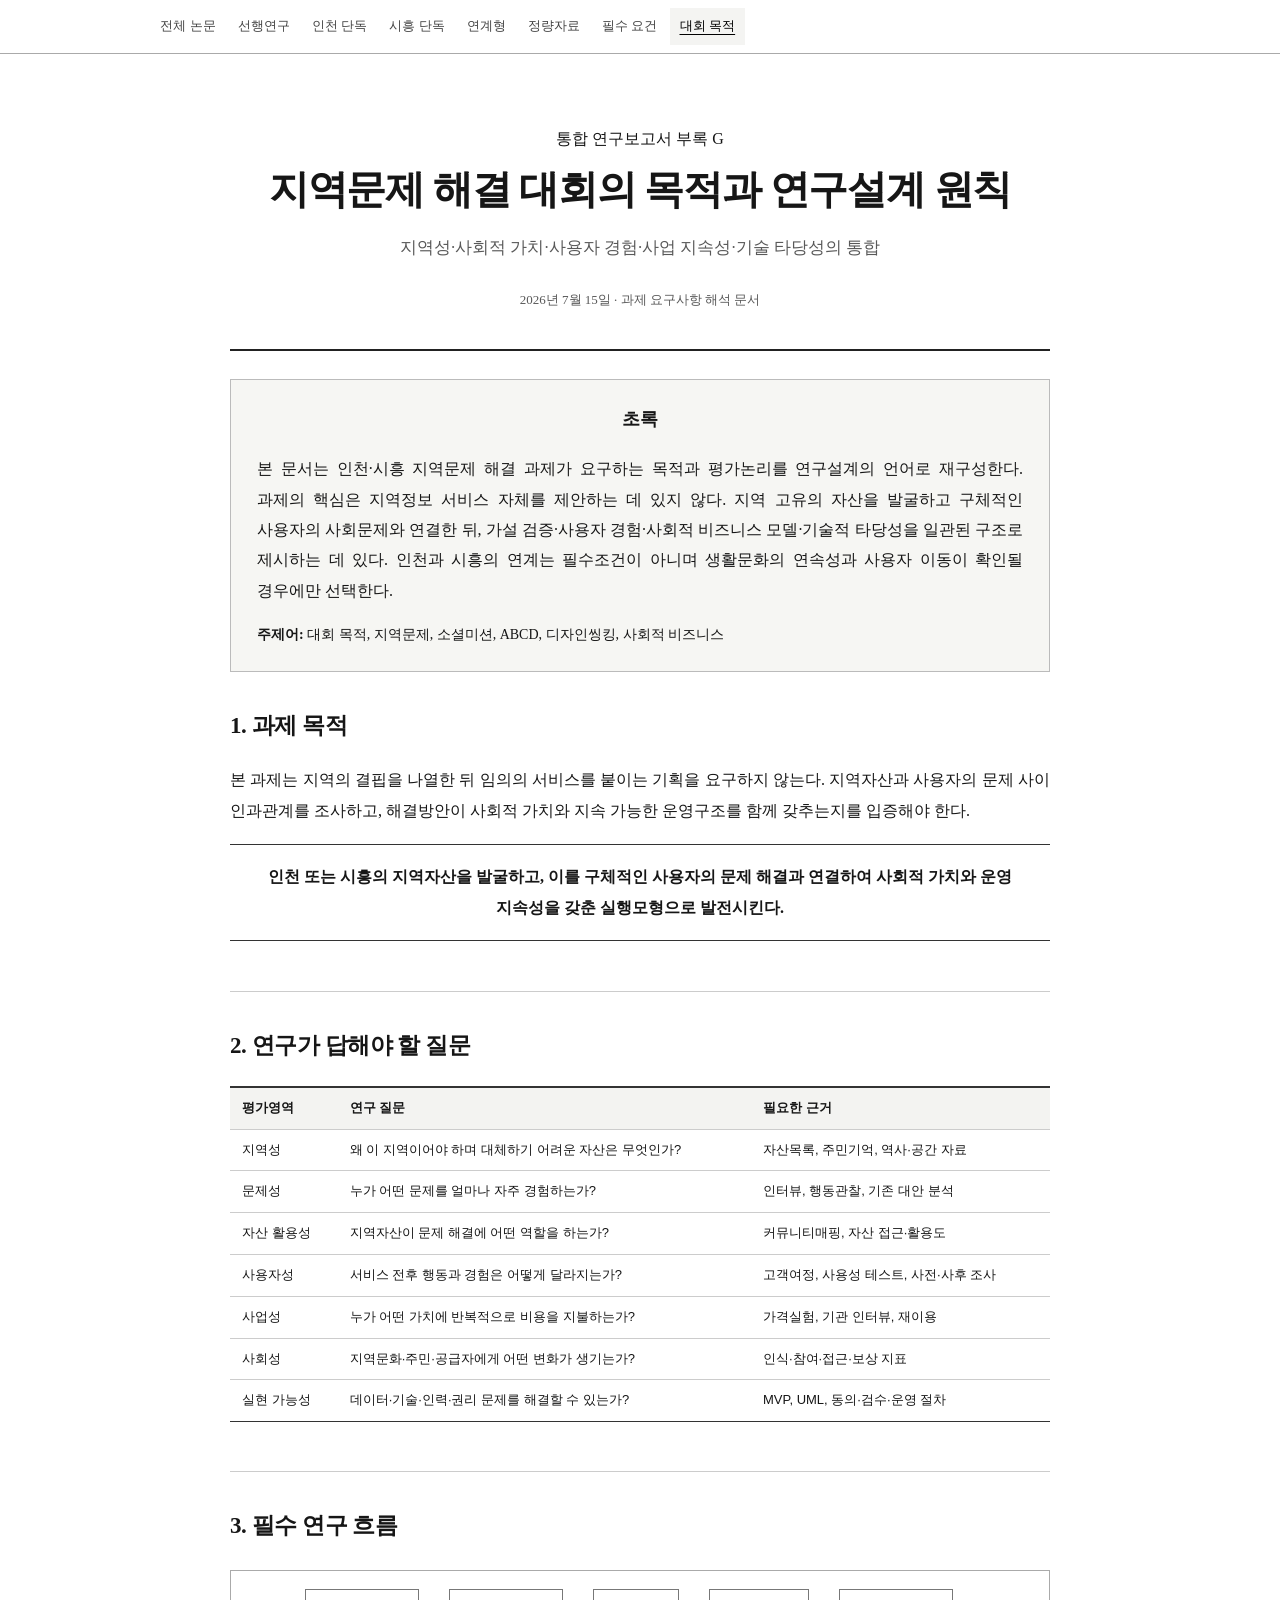
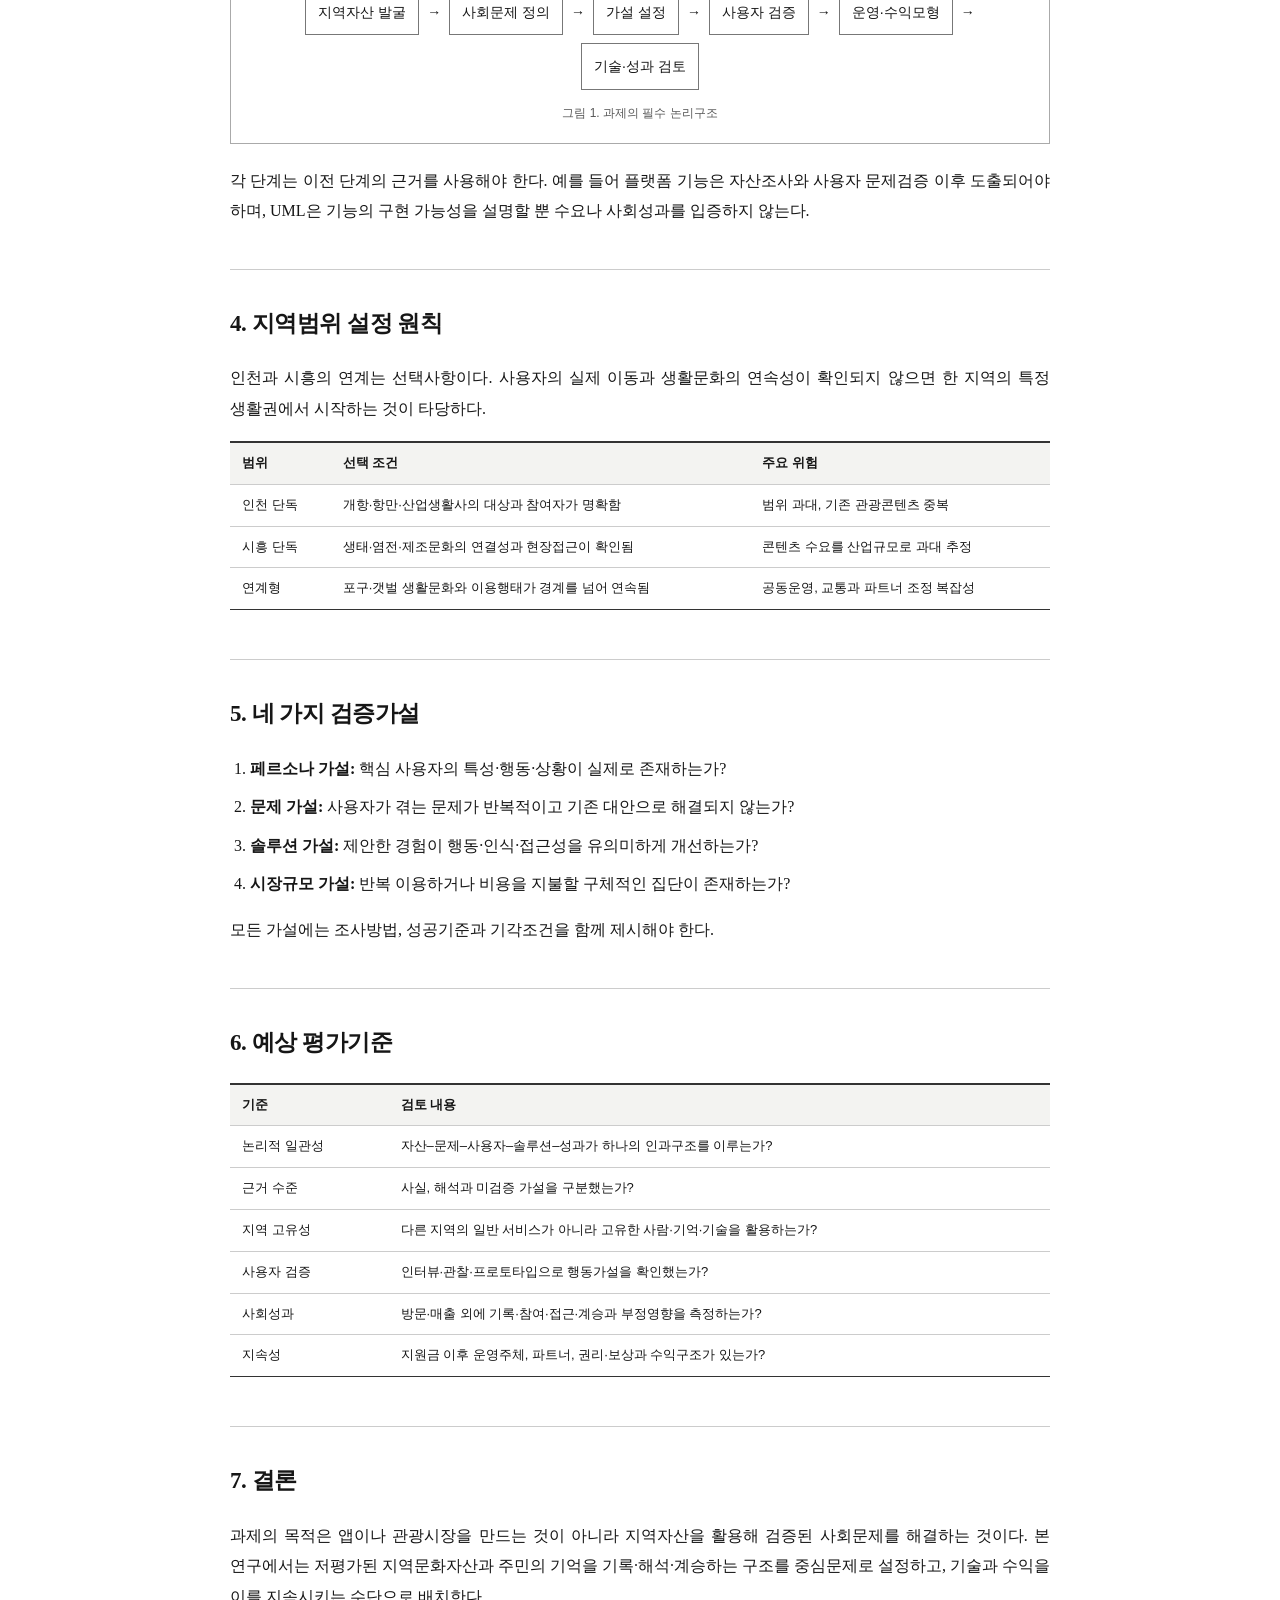
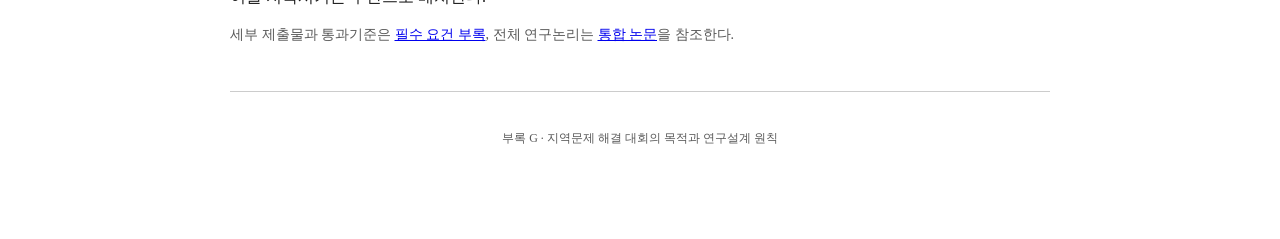
==== docs/competition_purpose_and_project_direction.html @ eba1629f "docs: publish regional culture research site" ====
<!doctype html><html lang="ko"><head><meta charset="utf-8"><meta name="viewport" content="width=device-width,initial-scale=1"><title>대회 목적과 연구설계 | 부록 G</title><link rel="stylesheet" href="paper.css"></head><body>
<header class="top"><nav class="nav"><a href="integrated_research_paper.html">전체 논문</a><a href="related_papers_review.html">선행연구</a><a href="incheon_only.html">인천 단독</a><a href="siheung_only.html">시흥 단독</a><a href="incheon_siheung_linked.html">연계형</a><a href="quantitative_evidence_and_articles.html">정량자료</a><a href="mandatory_project_requirements.html">필수 요건</a><a class="active" href="competition_purpose_and_project_direction.html">대회 목적</a></nav></header>
<article class="paper"><header class="title"><div>통합 연구보고서 부록 G</div><h1>지역문제 해결 대회의 목적과 연구설계 원칙</h1><div class="subtitle">지역성·사회적 가치·사용자 경험·사업 지속성·기술 타당성의 통합</div><div class="meta">2026년 7월 15일 · 과제 요구사항 해석 문서</div></header>
<div class="abstract"><h2>초록</h2><p>본 문서는 인천·시흥 지역문제 해결 과제가 요구하는 목적과 평가논리를 연구설계의 언어로 재구성한다. 과제의 핵심은 지역정보 서비스 자체를 제안하는 데 있지 않다. 지역 고유의 자산을 발굴하고 구체적인 사용자의 사회문제와 연결한 뒤, 가설 검증·사용자 경험·사회적 비즈니스 모델·기술적 타당성을 일관된 구조로 제시하는 데 있다. 인천과 시흥의 연계는 필수조건이 아니며 생활문화의 연속성과 사용자 이동이 확인될 경우에만 선택한다.</p><div class="keywords"><b>주제어:</b> 대회 목적, 지역문제, 소셜미션, ABCD, 디자인씽킹, 사회적 비즈니스</div></div>
<section><h2>1. 과제 목적</h2><p>본 과제는 지역의 결핍을 나열한 뒤 임의의 서비스를 붙이는 기획을 요구하지 않는다. 지역자산과 사용자의 문제 사이 인과관계를 조사하고, 해결방안이 사회적 가치와 지속 가능한 운영구조를 함께 갖추는지를 입증해야 한다.</p><div class="mission">인천 또는 시흥의 지역자산을 발굴하고, 이를 구체적인 사용자의 문제 해결과 연결하여 사회적 가치와 운영 지속성을 갖춘 실행모형으로 발전시킨다.</div></section>
<section><h2>2. 연구가 답해야 할 질문</h2><div class="table"><table><thead><tr><th>평가영역</th><th>연구 질문</th><th>필요한 근거</th></tr></thead><tbody><tr><td>지역성</td><td>왜 이 지역이어야 하며 대체하기 어려운 자산은 무엇인가?</td><td>자산목록, 주민기억, 역사·공간 자료</td></tr><tr><td>문제성</td><td>누가 어떤 문제를 얼마나 자주 경험하는가?</td><td>인터뷰, 행동관찰, 기존 대안 분석</td></tr><tr><td>자산 활용성</td><td>지역자산이 문제 해결에 어떤 역할을 하는가?</td><td>커뮤니티매핑, 자산 접근·활용도</td></tr><tr><td>사용자성</td><td>서비스 전후 행동과 경험은 어떻게 달라지는가?</td><td>고객여정, 사용성 테스트, 사전·사후 조사</td></tr><tr><td>사업성</td><td>누가 어떤 가치에 반복적으로 비용을 지불하는가?</td><td>가격실험, 기관 인터뷰, 재이용</td></tr><tr><td>사회성</td><td>지역문화·주민·공급자에게 어떤 변화가 생기는가?</td><td>인식·참여·접근·보상 지표</td></tr><tr><td>실현 가능성</td><td>데이터·기술·인력·권리 문제를 해결할 수 있는가?</td><td>MVP, UML, 동의·검수·운영 절차</td></tr></tbody></table></div></section>
<section><h2>3. 필수 연구 흐름</h2><div class="figure"><div class="flow"><span>지역자산 발굴</span><i>→</i><span>사회문제 정의</span><i>→</i><span>가설 설정</span><i>→</i><span>사용자 검증</span><i>→</i><span>운영·수익모형</span><i>→</i><span>기술·성과 검토</span></div><div class="caption">그림 1. 과제의 필수 논리구조</div></div><p>각 단계는 이전 단계의 근거를 사용해야 한다. 예를 들어 플랫폼 기능은 자산조사와 사용자 문제검증 이후 도출되어야 하며, UML은 기능의 구현 가능성을 설명할 뿐 수요나 사회성과를 입증하지 않는다.</p></section>
<section><h2>4. 지역범위 설정 원칙</h2><p>인천과 시흥의 연계는 선택사항이다. 사용자의 실제 이동과 생활문화의 연속성이 확인되지 않으면 한 지역의 특정 생활권에서 시작하는 것이 타당하다.</p><div class="table"><table><thead><tr><th>범위</th><th>선택 조건</th><th>주요 위험</th></tr></thead><tbody><tr><td>인천 단독</td><td>개항·항만·산업생활사의 대상과 참여자가 명확함</td><td>범위 과대, 기존 관광콘텐츠 중복</td></tr><tr><td>시흥 단독</td><td>생태·염전·제조문화의 연결성과 현장접근이 확인됨</td><td>콘텐츠 수요를 산업규모로 과대 추정</td></tr><tr><td>연계형</td><td>포구·갯벌 생활문화와 이용행태가 경계를 넘어 연속됨</td><td>공동운영, 교통과 파트너 조정 복잡성</td></tr></tbody></table></div></section>
<section><h2>5. 네 가지 검증가설</h2><ol class="evidence"><li><b>페르소나 가설:</b> 핵심 사용자의 특성·행동·상황이 실제로 존재하는가?</li><li><b>문제 가설:</b> 사용자가 겪는 문제가 반복적이고 기존 대안으로 해결되지 않는가?</li><li><b>솔루션 가설:</b> 제안한 경험이 행동·인식·접근성을 유의미하게 개선하는가?</li><li><b>시장규모 가설:</b> 반복 이용하거나 비용을 지불할 구체적인 집단이 존재하는가?</li></ol><p>모든 가설에는 조사방법, 성공기준과 기각조건을 함께 제시해야 한다.</p></section>
<section><h2>6. 예상 평가기준</h2><div class="table"><table><thead><tr><th>기준</th><th>검토 내용</th></tr></thead><tbody><tr><td>논리적 일관성</td><td>자산–문제–사용자–솔루션–성과가 하나의 인과구조를 이루는가?</td></tr><tr><td>근거 수준</td><td>사실, 해석과 미검증 가설을 구분했는가?</td></tr><tr><td>지역 고유성</td><td>다른 지역의 일반 서비스가 아니라 고유한 사람·기억·기술을 활용하는가?</td></tr><tr><td>사용자 검증</td><td>인터뷰·관찰·프로토타입으로 행동가설을 확인했는가?</td></tr><tr><td>사회성과</td><td>방문·매출 외에 기록·참여·접근·계승과 부정영향을 측정하는가?</td></tr><tr><td>지속성</td><td>지원금 이후 운영주체, 파트너, 권리·보상과 수익구조가 있는가?</td></tr></tbody></table></div></section>
<section><h2>7. 결론</h2><p>과제의 목적은 앱이나 관광시장을 만드는 것이 아니라 지역자산을 활용해 검증된 사회문제를 해결하는 것이다. 본 연구에서는 저평가된 지역문화자산과 주민의 기억을 기록·해석·계승하는 구조를 중심문제로 설정하고, 기술과 수익을 이를 지속시키는 수단으로 배치한다.</p><p class="note">세부 제출물과 통과기준은 <a href="mandatory_project_requirements.html">필수 요건 부록</a>, 전체 연구논리는 <a href="integrated_research_paper.html">통합 논문</a>을 참조한다.</p></section>
<div class="foot">부록 G · 지역문제 해결 대회의 목적과 연구설계 원칙</div></article></body></html>
---- docs/paper.css ----
:root{--ink:#161616;--muted:#595959;--line:#b9b9b9;--paper:#fff;--nav:#f4f4f2}*{box-sizing:border-box}html{scroll-behavior:smooth}body{margin:0;color:var(--ink);background:var(--paper);font-family:"Noto Serif KR","Nanum Myeongjo","Batang",serif;font-size:16px;line-height:1.9;word-break:keep-all}.top{position:sticky;top:0;z-index:10;background:rgba(255,255,255,.97);border-bottom:1px solid #aaa}.nav{display:flex;gap:2px;width:min(980px,calc(100% - 24px));margin:auto;padding:8px 0;overflow-x:auto;white-space:nowrap;font-family:Pretendard,"Noto Sans KR",sans-serif}.nav a{flex:0 0 auto;padding:6px 10px;color:#444;text-decoration:none;font-size:13px}.nav a:hover,.nav a.active{color:#000;background:var(--nav);text-decoration:underline;text-underline-offset:4px}.paper{width:min(820px,calc(100% - 30px));margin:48px auto 90px}.title{text-align:center;padding:22px 0 36px;border-bottom:2px solid #222}.title h1{margin:8px 0 14px;font-size:clamp(28px,5vw,40px);line-height:1.4;letter-spacing:-.03em}.title .subtitle{color:var(--muted);font-size:17px}.meta{margin-top:24px;font-size:13px;color:var(--muted)}section{padding:32px 0;border-bottom:1px solid #ccc}h2{margin:0 0 18px;font-size:23px;letter-spacing:-.02em}h3{margin:25px 0 9px;font-size:18px}p{margin:10px 0;text-align:justify}.abstract{margin-top:28px;padding:22px 26px;background:#f6f6f3;border:1px solid #bbb}.abstract h2{text-align:center;font-size:18px}.keywords{margin-top:16px;font-size:14px}.mission{margin:18px 0;padding:17px 20px;border-top:1px solid #333;border-bottom:1px solid #333;text-align:center;font-weight:700}.table{overflow:auto;margin:17px 0;border-top:2px solid #333;border-bottom:1px solid #333}table{width:100%;min-width:650px;border-collapse:collapse;font-family:Pretendard,"Noto Sans KR",sans-serif;font-size:13px;line-height:1.6}th,td{padding:10px 12px;text-align:left;vertical-align:top;border-bottom:1px solid #ccc}th{background:#f3f3f1;font-weight:700}tr:last-child td{border-bottom:0}.figure{margin:22px 0;padding:18px;border:1px solid #aaa;font-family:Pretendard,"Noto Sans KR",sans-serif;font-size:14px;text-align:center}.flow{display:flex;align-items:center;justify-content:center;gap:8px;flex-wrap:wrap}.flow span{padding:9px 12px;border:1px solid #777}.flow i{font-style:normal}.caption{margin-top:12px;color:var(--muted);font-size:12px}.evidence{padding-left:20px}.evidence li+li{margin-top:8px}.note{font-size:14px;color:var(--muted)}.references{font-size:14px}.references li+li{margin-top:9px}.foot{margin-top:35px;text-align:center;color:var(--muted);font-size:12px}@media(max-width:600px){body{font-size:15px}.paper{margin-top:25px}.abstract{padding:17px}.flow{display:grid;grid-template-columns:1fr}.flow i{transform:rotate(90deg)}p{text-align:left}}
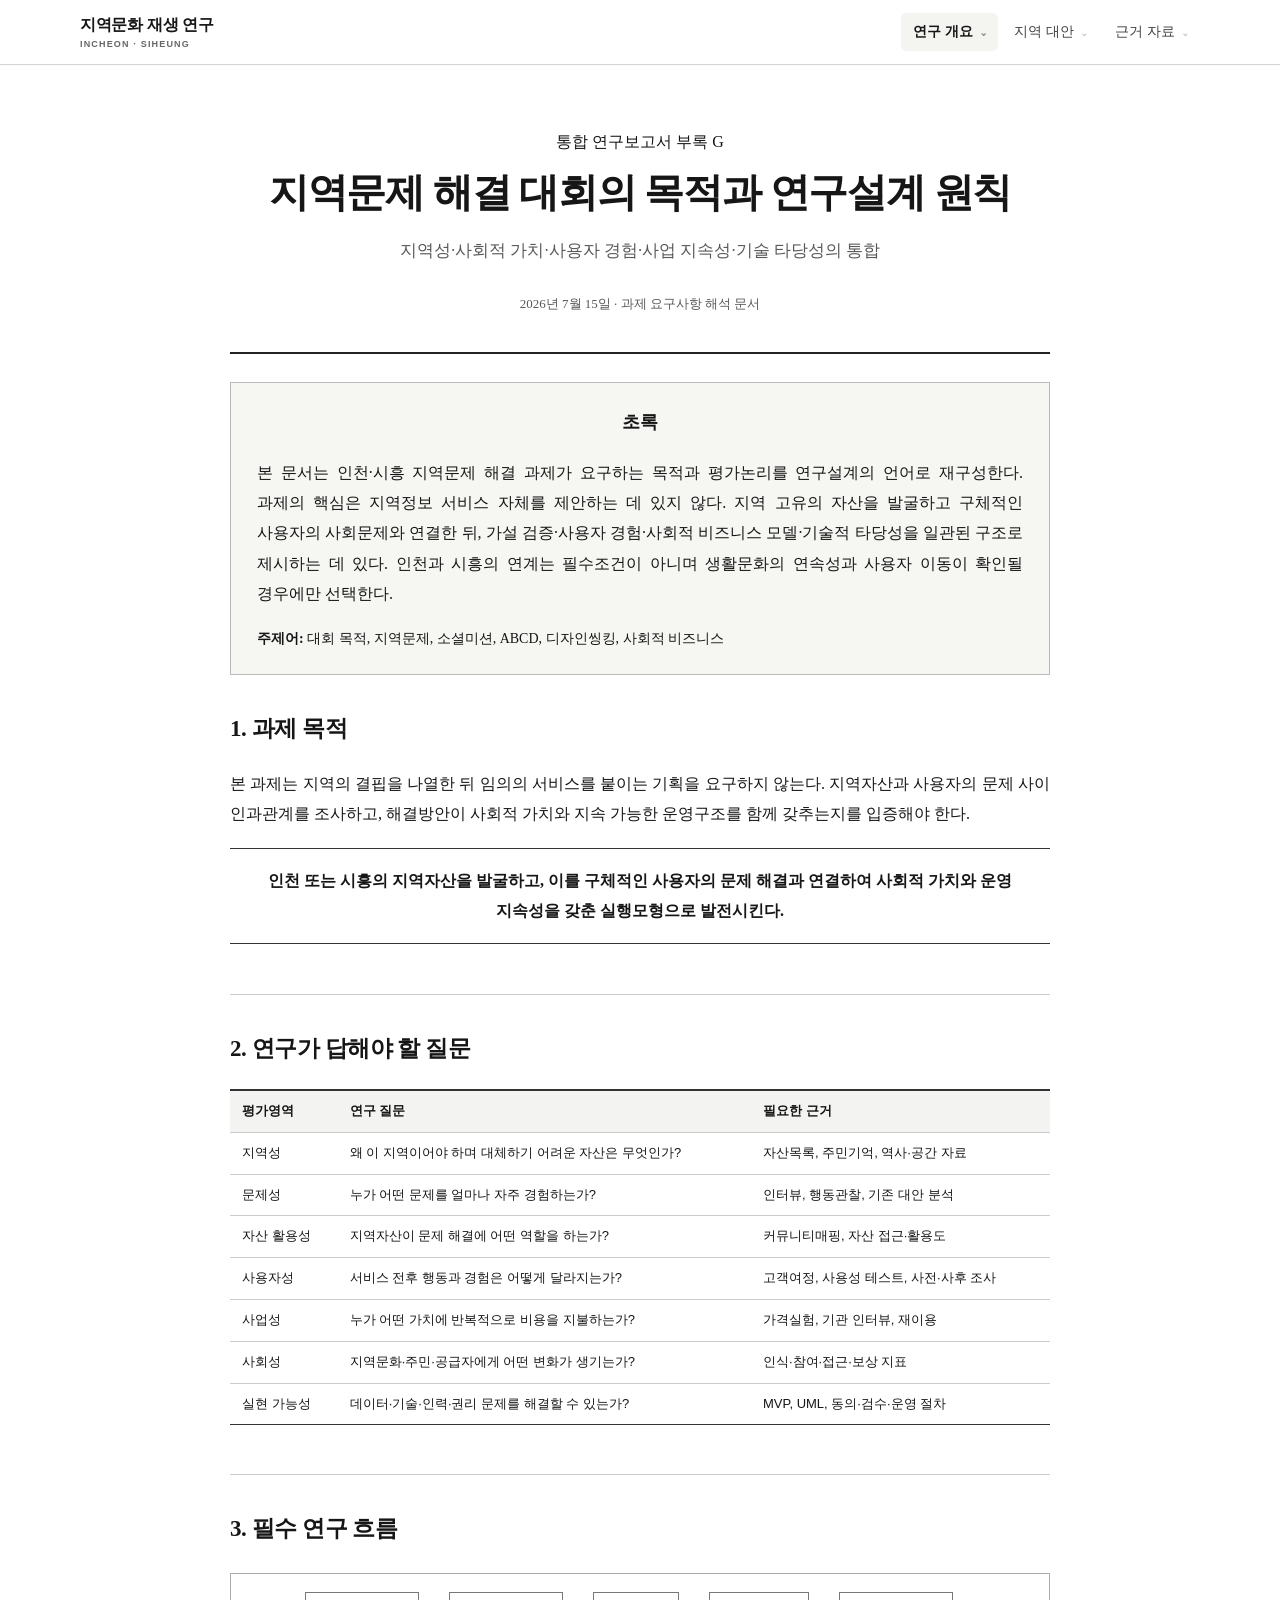
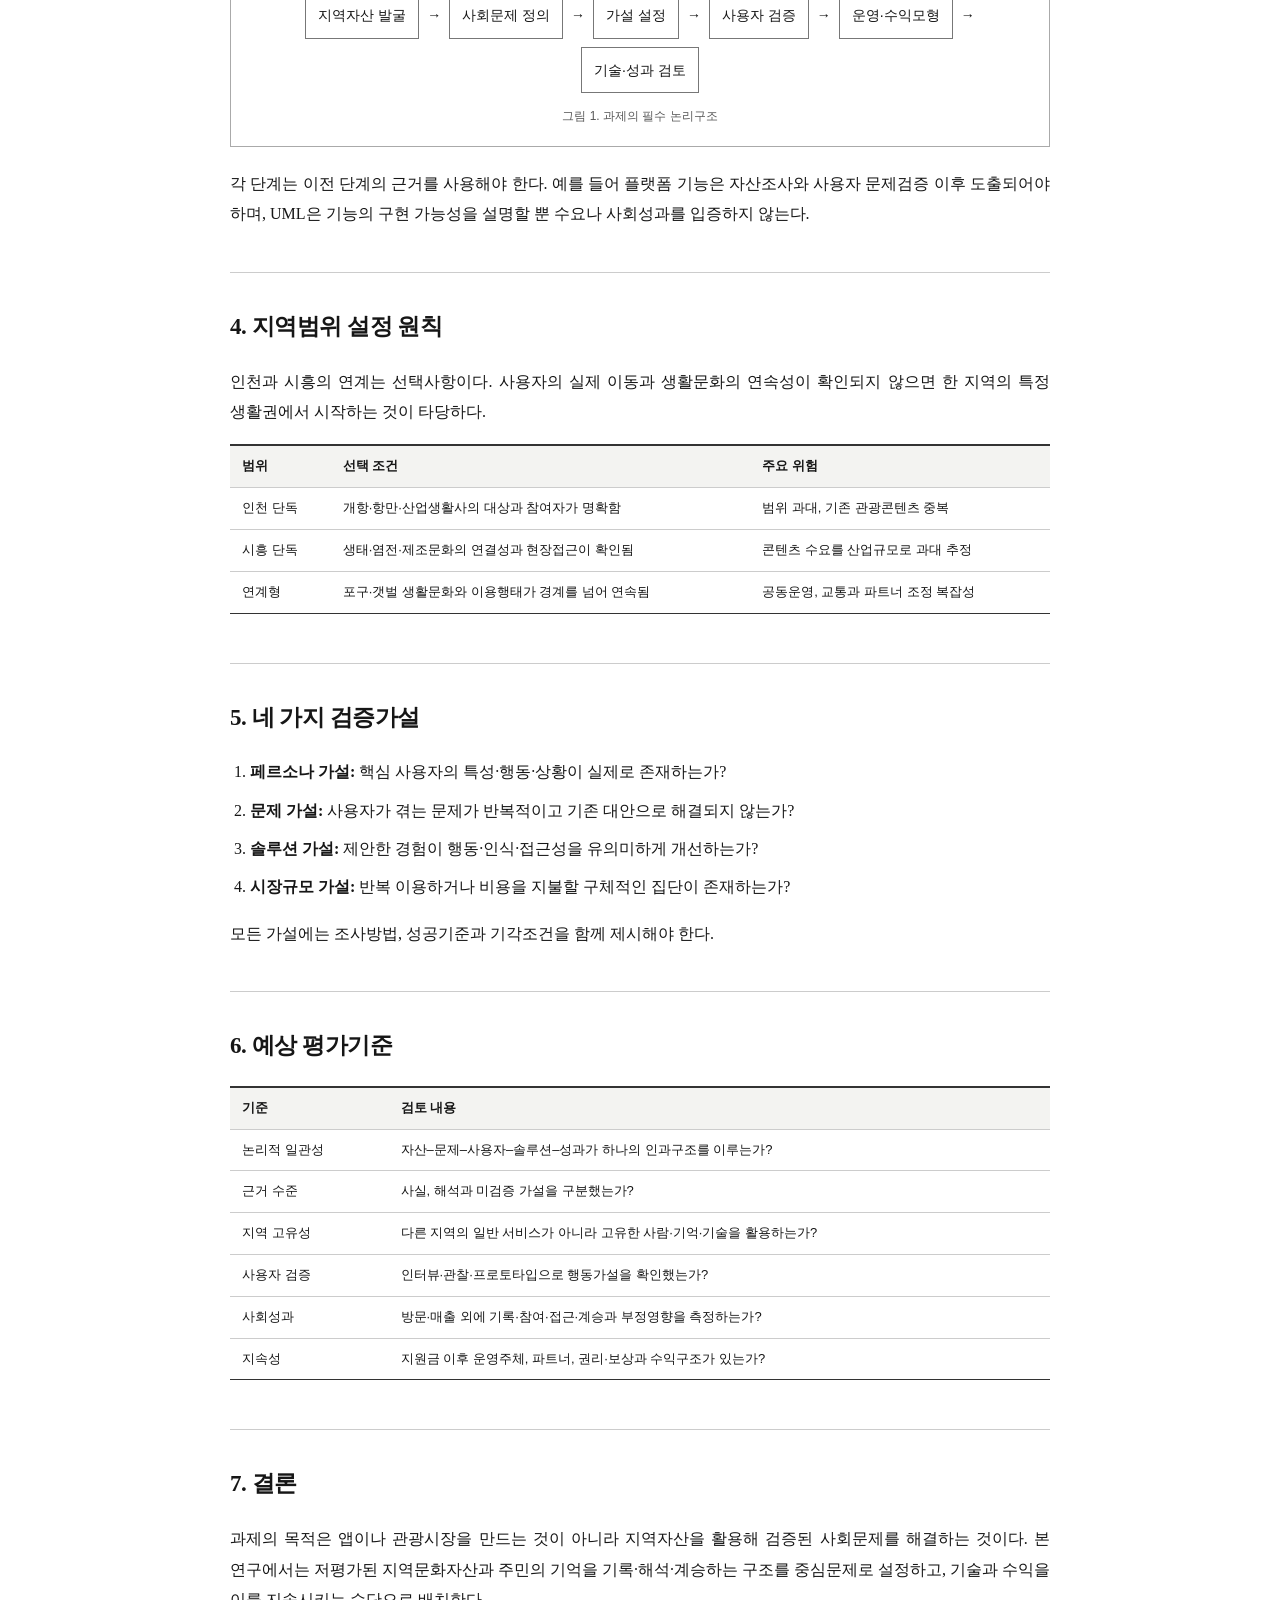
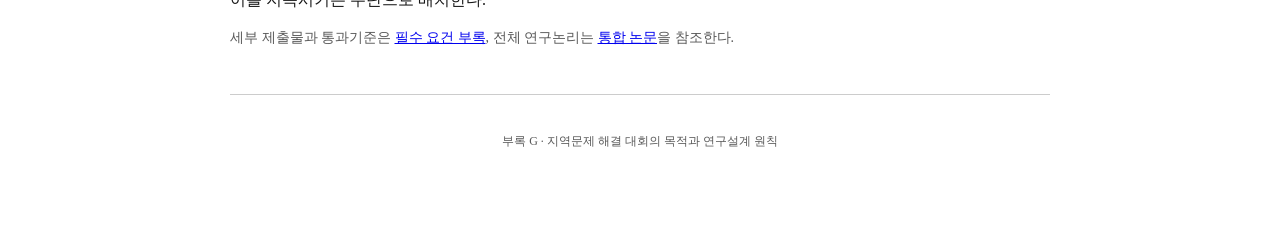
==== commit 041ebfa8: "feat: unify research site navigation" ====
--- a/docs/competition_purpose_and_project_direction.html
+++ b/docs/competition_purpose_and_project_direction.html
@@ -1,4 +1,4 @@
-<!doctype html><html lang="ko"><head><meta charset="utf-8"><meta name="viewport" content="width=device-width,initial-scale=1"><title>대회 목적과 연구설계 | 부록 G</title><link rel="stylesheet" href="paper.css"></head><body>
+<!doctype html><html lang="ko"><head><meta charset="utf-8"><meta name="viewport" content="width=device-width,initial-scale=1"><title>대회 목적과 연구설계 | 부록 G</title><link rel="stylesheet" href="paper.css"><link rel="stylesheet" href="app-shell.css"><script src="app.js" defer></script></head><body>
 <header class="top"><nav class="nav"><a href="integrated_research_paper.html">전체 논문</a><a href="related_papers_review.html">선행연구</a><a href="incheon_only.html">인천 단독</a><a href="siheung_only.html">시흥 단독</a><a href="incheon_siheung_linked.html">연계형</a><a href="quantitative_evidence_and_articles.html">정량자료</a><a href="mandatory_project_requirements.html">필수 요건</a><a class="active" href="competition_purpose_and_project_direction.html">대회 목적</a></nav></header>
 <article class="paper"><header class="title"><div>통합 연구보고서 부록 G</div><h1>지역문제 해결 대회의 목적과 연구설계 원칙</h1><div class="subtitle">지역성·사회적 가치·사용자 경험·사업 지속성·기술 타당성의 통합</div><div class="meta">2026년 7월 15일 · 과제 요구사항 해석 문서</div></header>
 <div class="abstract"><h2>초록</h2><p>본 문서는 인천·시흥 지역문제 해결 과제가 요구하는 목적과 평가논리를 연구설계의 언어로 재구성한다. 과제의 핵심은 지역정보 서비스 자체를 제안하는 데 있지 않다. 지역 고유의 자산을 발굴하고 구체적인 사용자의 사회문제와 연결한 뒤, 가설 검증·사용자 경험·사회적 비즈니스 모델·기술적 타당성을 일관된 구조로 제시하는 데 있다. 인천과 시흥의 연계는 필수조건이 아니며 생활문화의 연속성과 사용자 이동이 확인될 경우에만 선택한다.</p><div class="keywords"><b>주제어:</b> 대회 목적, 지역문제, 소셜미션, ABCD, 디자인씽킹, 사회적 비즈니스</div></div>
--- a/docs/app-shell.css
+++ b/docs/app-shell.css
@@ -0,0 +1,28 @@
+:root{--app-ink:#171717;--app-muted:#666;--app-line:#d5d5d0;--app-surface:#fff;--app-soft:#f4f4f1}
+.app-header{position:sticky;top:0;z-index:100;background:rgba(255,255,255,.98);border-bottom:1px solid var(--app-line);font-family:Pretendard,"Noto Sans KR",Arial,sans-serif;line-height:1.4;box-shadow:0 1px 0 rgba(0,0,0,.025)}
+.app-header-inner{display:flex;align-items:center;width:min(1120px,calc(100% - 32px));height:64px;margin:auto}
+.app-brand{display:flex;flex-direction:column;flex:0 0 auto;color:var(--app-ink)!important;text-decoration:none!important;letter-spacing:-.02em}
+.app-brand span{font-size:16px;font-weight:750}.app-brand small{margin-top:2px;color:var(--app-muted);font-size:9px;font-weight:650;letter-spacing:.13em}
+.app-nav{display:flex;align-self:stretch;gap:4px;margin-left:auto}
+.app-nav-group{position:relative;display:flex;align-items:center}
+.app-nav-group>button{display:flex;align-items:center;gap:7px;padding:9px 12px;border:0;border-radius:5px;background:transparent;color:#444;font:inherit;font-size:14px;cursor:pointer}
+.app-nav-group>button span{color:#888;font-size:12px;transition:transform .18s}.app-nav-group.is-open>button span{transform:rotate(180deg)}
+.app-nav-group>button:hover,.app-nav-group.section-active>button,.app-nav-group.is-open>button{background:var(--app-soft);color:var(--app-ink)}
+.app-nav-group.section-active>button{font-weight:700}
+.app-nav-menu{position:absolute;top:calc(100% - 5px);right:0;display:none;width:220px;padding:7px;background:var(--app-surface);border:1px solid var(--app-line);border-radius:7px;box-shadow:0 12px 30px rgba(0,0,0,.11)}
+.app-nav-group.is-open .app-nav-menu{display:grid}
+.app-nav-menu a{padding:10px 12px;border-radius:4px;color:#3f3f3f!important;text-decoration:none!important;font-size:13px}
+.app-nav-menu a:hover,.app-nav-menu a.active{background:var(--app-soft);color:#000!important}.app-nav-menu a.active{font-weight:750}.app-nav-menu a.active::before{content:"•";margin-right:7px}
+.app-menu-toggle{display:none;margin-left:auto;padding:8px 10px;border:1px solid var(--app-line);border-radius:5px;background:#fff;color:#333;font:inherit;font-size:13px;cursor:pointer}
+.app-menu-toggle i,.app-menu-toggle i::before,.app-menu-toggle i::after{display:block;width:16px;height:1px;background:#333;content:""}.app-menu-toggle i{position:relative;margin-left:8px}.app-menu-toggle i::before{position:absolute;top:-5px}.app-menu-toggle i::after{position:absolute;top:5px}
+.app-location{display:none}.app-header+.paper,.app-header+.wrap{margin-top:40px}
+@media(max-width:760px){
+  .app-header-inner{height:58px;width:calc(100% - 24px)}.app-menu-toggle{display:flex;align-items:center}
+  .app-nav{position:absolute;top:58px;left:0;right:0;display:none;margin:0;padding:8px 12px 14px;background:#fff;border-bottom:1px solid var(--app-line);box-shadow:0 12px 24px rgba(0,0,0,.08)}.app-nav.is-open{display:block}
+  .app-nav-group{display:block;border-bottom:1px solid #ecece8}.app-nav-group:last-child{border-bottom:0}.app-nav-group>button{justify-content:space-between;width:100%;padding:12px 8px;font-weight:700}
+  .app-nav-menu{position:static;width:auto;padding:0 0 8px 8px;border:0;border-radius:0;box-shadow:none}.app-nav-menu a{padding:9px 11px}
+  .app-location{display:flex;gap:8px;padding:6px 12px;background:#f6f6f3;border-top:1px solid #e5e5e1;color:#3f3f3f;font-size:11px;white-space:nowrap;overflow:hidden;text-overflow:ellipsis}.app-location span{color:#777}.app-header+.paper,.app-header+.wrap{margin-top:25px}
+}
+@media print{.app-header{display:none!important}}
+@media(prefers-reduced-motion:reduce){*{scroll-behavior:auto!important;transition:none!important}}
+@view-transition{navigation:auto}
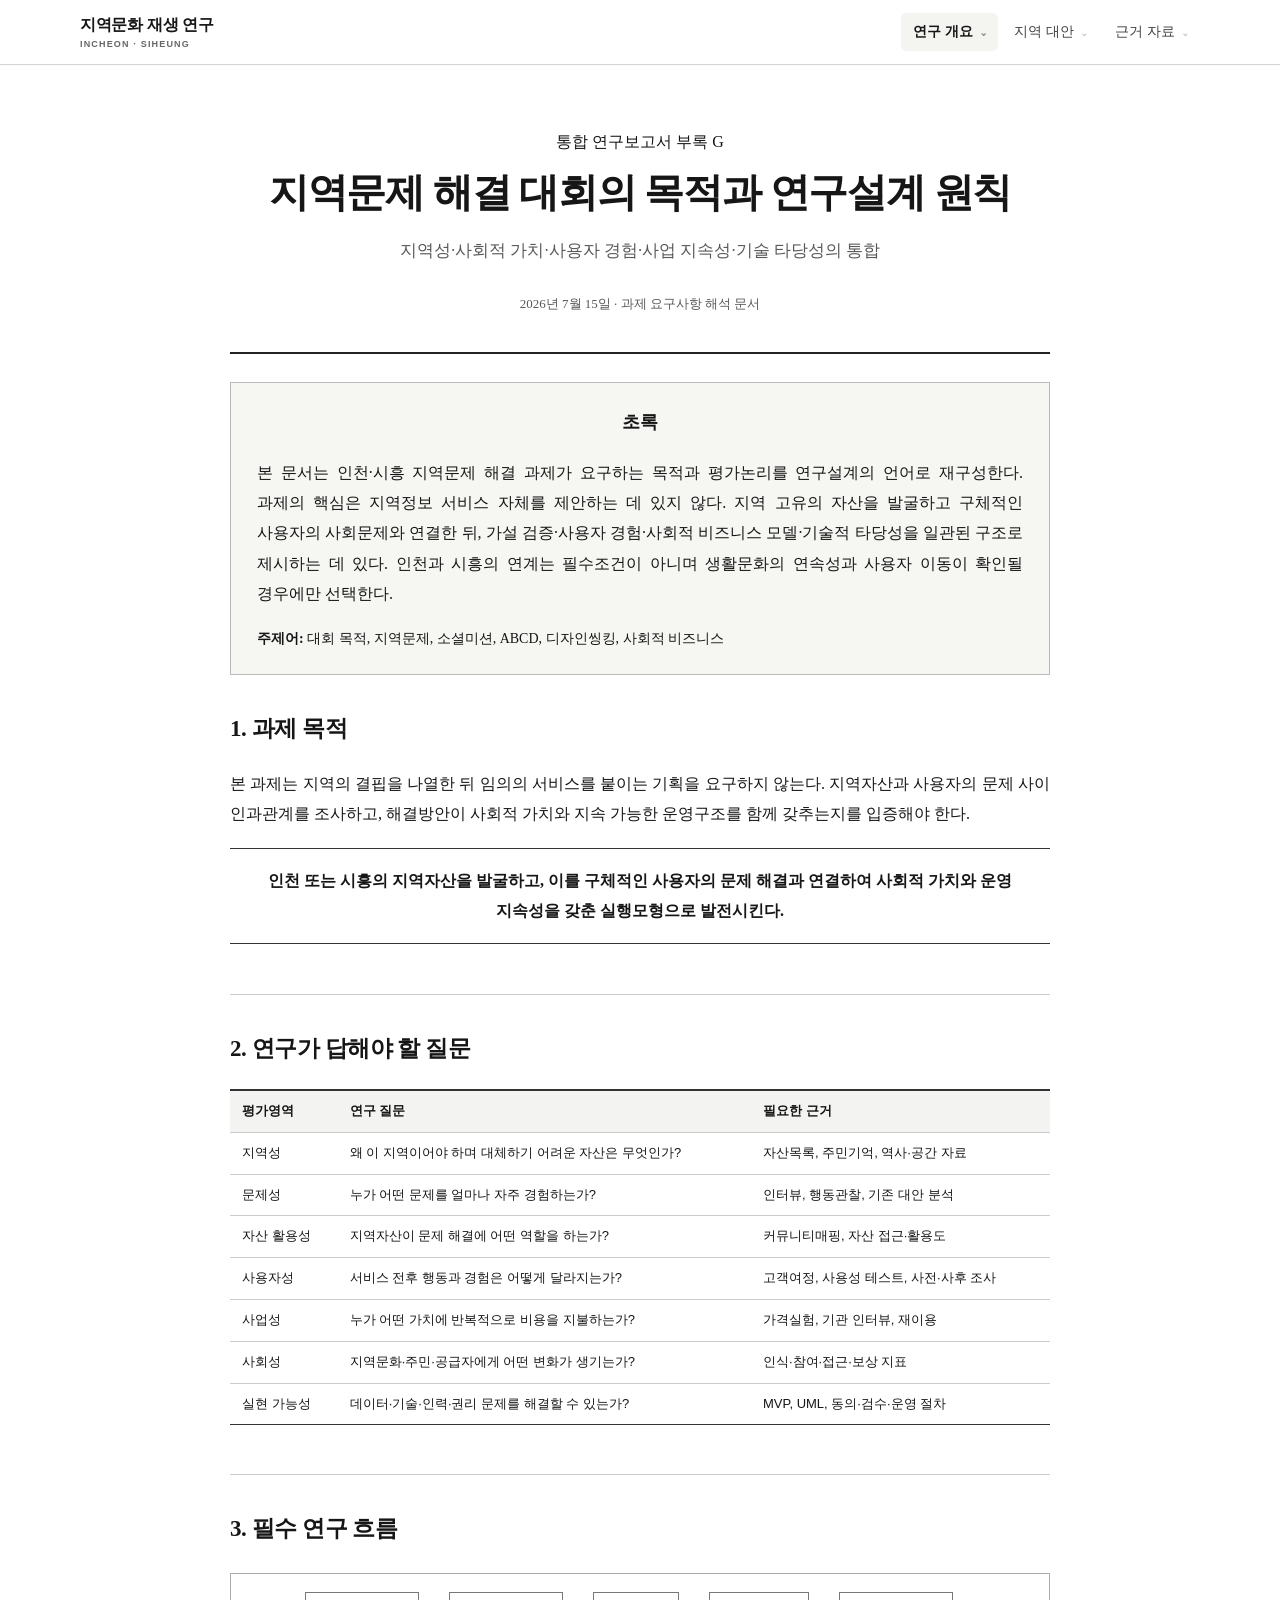
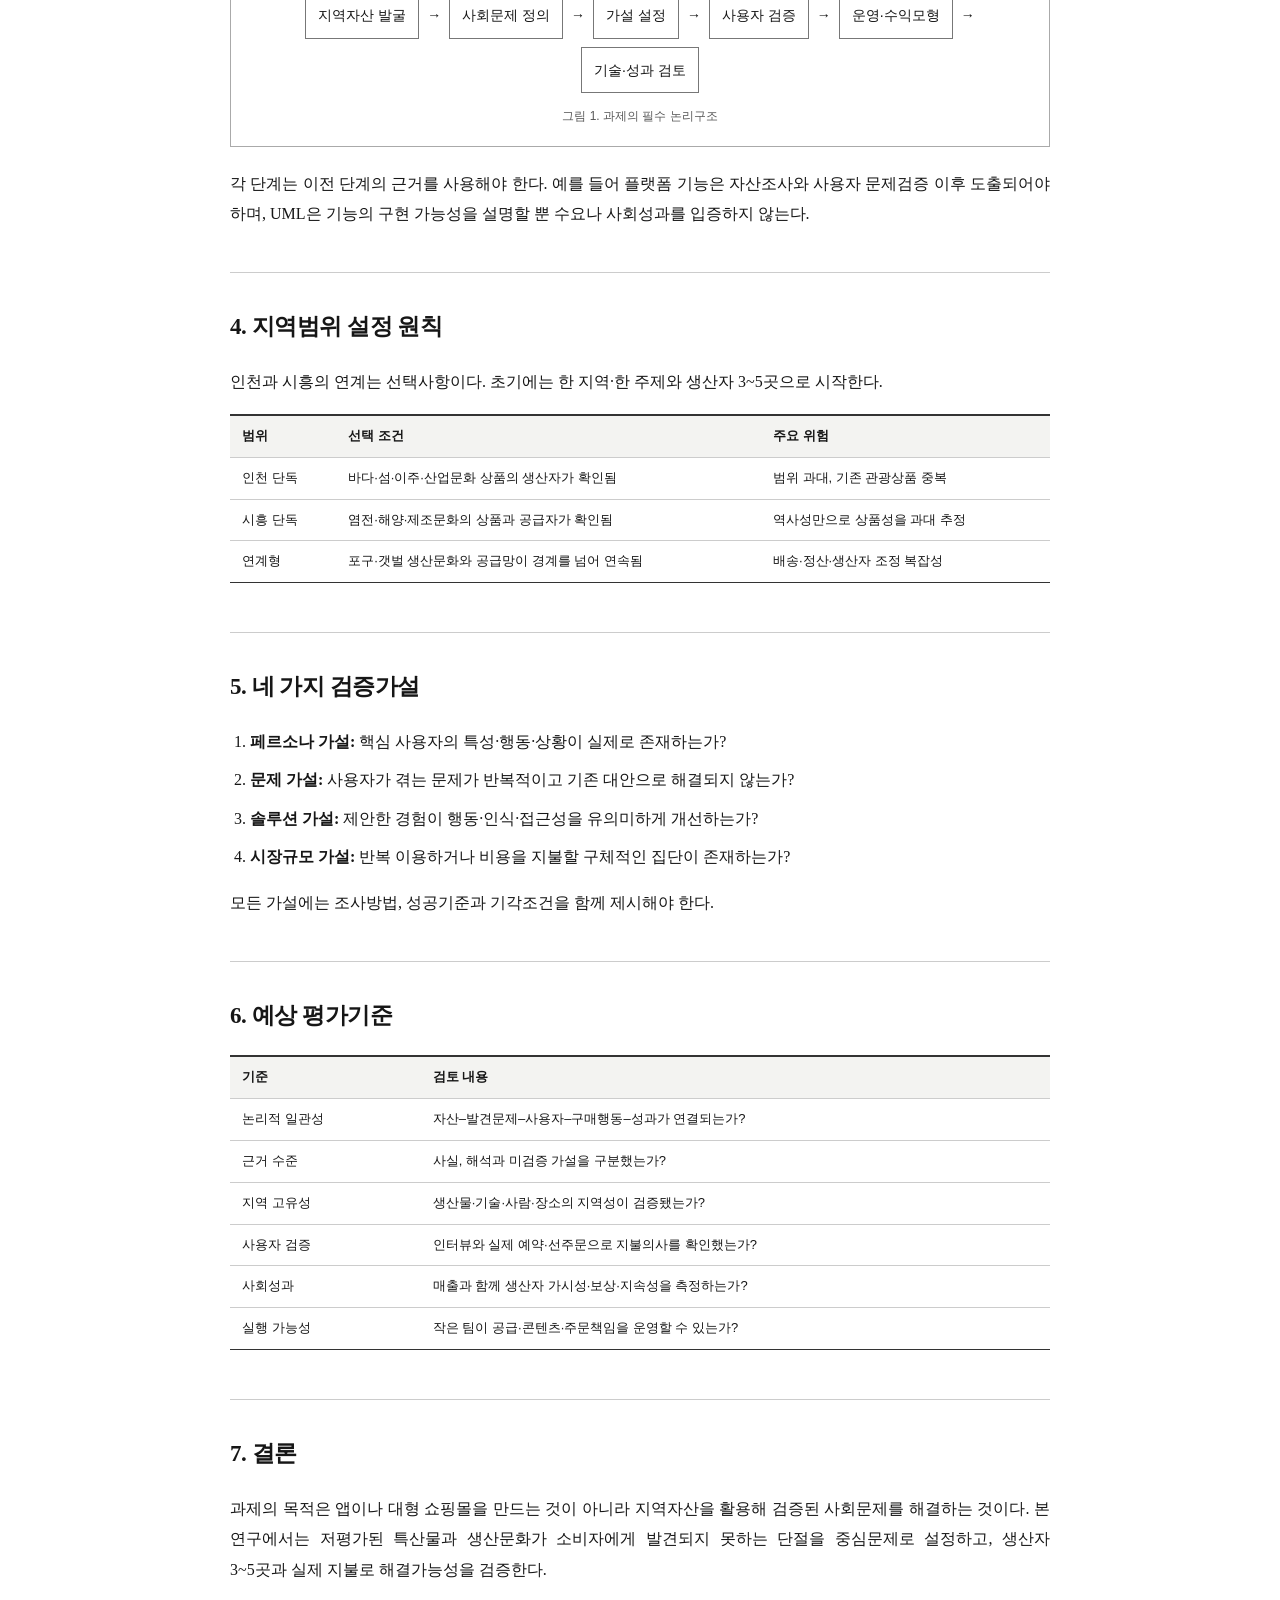
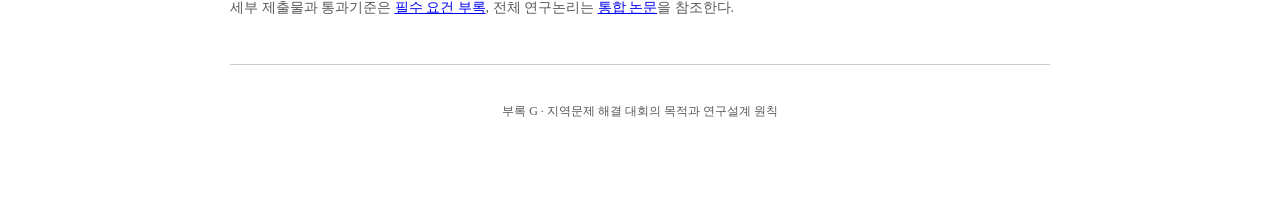
==== commit 1cba5583: "docs: refocus project on local product discovery" ====
--- a/docs/competition_purpose_and_project_direction.html
+++ b/docs/competition_purpose_and_project_direction.html
@@ -5,8 +5,8 @@
 <section><h2>1. 과제 목적</h2><p>본 과제는 지역의 결핍을 나열한 뒤 임의의 서비스를 붙이는 기획을 요구하지 않는다. 지역자산과 사용자의 문제 사이 인과관계를 조사하고, 해결방안이 사회적 가치와 지속 가능한 운영구조를 함께 갖추는지를 입증해야 한다.</p><div class="mission">인천 또는 시흥의 지역자산을 발굴하고, 이를 구체적인 사용자의 문제 해결과 연결하여 사회적 가치와 운영 지속성을 갖춘 실행모형으로 발전시킨다.</div></section>
 <section><h2>2. 연구가 답해야 할 질문</h2><div class="table"><table><thead><tr><th>평가영역</th><th>연구 질문</th><th>필요한 근거</th></tr></thead><tbody><tr><td>지역성</td><td>왜 이 지역이어야 하며 대체하기 어려운 자산은 무엇인가?</td><td>자산목록, 주민기억, 역사·공간 자료</td></tr><tr><td>문제성</td><td>누가 어떤 문제를 얼마나 자주 경험하는가?</td><td>인터뷰, 행동관찰, 기존 대안 분석</td></tr><tr><td>자산 활용성</td><td>지역자산이 문제 해결에 어떤 역할을 하는가?</td><td>커뮤니티매핑, 자산 접근·활용도</td></tr><tr><td>사용자성</td><td>서비스 전후 행동과 경험은 어떻게 달라지는가?</td><td>고객여정, 사용성 테스트, 사전·사후 조사</td></tr><tr><td>사업성</td><td>누가 어떤 가치에 반복적으로 비용을 지불하는가?</td><td>가격실험, 기관 인터뷰, 재이용</td></tr><tr><td>사회성</td><td>지역문화·주민·공급자에게 어떤 변화가 생기는가?</td><td>인식·참여·접근·보상 지표</td></tr><tr><td>실현 가능성</td><td>데이터·기술·인력·권리 문제를 해결할 수 있는가?</td><td>MVP, UML, 동의·검수·운영 절차</td></tr></tbody></table></div></section>
 <section><h2>3. 필수 연구 흐름</h2><div class="figure"><div class="flow"><span>지역자산 발굴</span><i>→</i><span>사회문제 정의</span><i>→</i><span>가설 설정</span><i>→</i><span>사용자 검증</span><i>→</i><span>운영·수익모형</span><i>→</i><span>기술·성과 검토</span></div><div class="caption">그림 1. 과제의 필수 논리구조</div></div><p>각 단계는 이전 단계의 근거를 사용해야 한다. 예를 들어 플랫폼 기능은 자산조사와 사용자 문제검증 이후 도출되어야 하며, UML은 기능의 구현 가능성을 설명할 뿐 수요나 사회성과를 입증하지 않는다.</p></section>
-<section><h2>4. 지역범위 설정 원칙</h2><p>인천과 시흥의 연계는 선택사항이다. 사용자의 실제 이동과 생활문화의 연속성이 확인되지 않으면 한 지역의 특정 생활권에서 시작하는 것이 타당하다.</p><div class="table"><table><thead><tr><th>범위</th><th>선택 조건</th><th>주요 위험</th></tr></thead><tbody><tr><td>인천 단독</td><td>개항·항만·산업생활사의 대상과 참여자가 명확함</td><td>범위 과대, 기존 관광콘텐츠 중복</td></tr><tr><td>시흥 단독</td><td>생태·염전·제조문화의 연결성과 현장접근이 확인됨</td><td>콘텐츠 수요를 산업규모로 과대 추정</td></tr><tr><td>연계형</td><td>포구·갯벌 생활문화와 이용행태가 경계를 넘어 연속됨</td><td>공동운영, 교통과 파트너 조정 복잡성</td></tr></tbody></table></div></section>
+<section><h2>4. 지역범위 설정 원칙</h2><p>인천과 시흥의 연계는 선택사항이다. 초기에는 한 지역·한 주제와 생산자 3~5곳으로 시작한다.</p><div class="table"><table><thead><tr><th>범위</th><th>선택 조건</th><th>주요 위험</th></tr></thead><tbody><tr><td>인천 단독</td><td>바다·섬·이주·산업문화 상품의 생산자가 확인됨</td><td>범위 과대, 기존 관광상품 중복</td></tr><tr><td>시흥 단독</td><td>염전·해양·제조문화의 상품과 공급자가 확인됨</td><td>역사성만으로 상품성을 과대 추정</td></tr><tr><td>연계형</td><td>포구·갯벌 생산문화와 공급망이 경계를 넘어 연속됨</td><td>배송·정산·생산자 조정 복잡성</td></tr></tbody></table></div></section>
 <section><h2>5. 네 가지 검증가설</h2><ol class="evidence"><li><b>페르소나 가설:</b> 핵심 사용자의 특성·행동·상황이 실제로 존재하는가?</li><li><b>문제 가설:</b> 사용자가 겪는 문제가 반복적이고 기존 대안으로 해결되지 않는가?</li><li><b>솔루션 가설:</b> 제안한 경험이 행동·인식·접근성을 유의미하게 개선하는가?</li><li><b>시장규모 가설:</b> 반복 이용하거나 비용을 지불할 구체적인 집단이 존재하는가?</li></ol><p>모든 가설에는 조사방법, 성공기준과 기각조건을 함께 제시해야 한다.</p></section>
-<section><h2>6. 예상 평가기준</h2><div class="table"><table><thead><tr><th>기준</th><th>검토 내용</th></tr></thead><tbody><tr><td>논리적 일관성</td><td>자산–문제–사용자–솔루션–성과가 하나의 인과구조를 이루는가?</td></tr><tr><td>근거 수준</td><td>사실, 해석과 미검증 가설을 구분했는가?</td></tr><tr><td>지역 고유성</td><td>다른 지역의 일반 서비스가 아니라 고유한 사람·기억·기술을 활용하는가?</td></tr><tr><td>사용자 검증</td><td>인터뷰·관찰·프로토타입으로 행동가설을 확인했는가?</td></tr><tr><td>사회성과</td><td>방문·매출 외에 기록·참여·접근·계승과 부정영향을 측정하는가?</td></tr><tr><td>지속성</td><td>지원금 이후 운영주체, 파트너, 권리·보상과 수익구조가 있는가?</td></tr></tbody></table></div></section>
-<section><h2>7. 결론</h2><p>과제의 목적은 앱이나 관광시장을 만드는 것이 아니라 지역자산을 활용해 검증된 사회문제를 해결하는 것이다. 본 연구에서는 저평가된 지역문화자산과 주민의 기억을 기록·해석·계승하는 구조를 중심문제로 설정하고, 기술과 수익을 이를 지속시키는 수단으로 배치한다.</p><p class="note">세부 제출물과 통과기준은 <a href="mandatory_project_requirements.html">필수 요건 부록</a>, 전체 연구논리는 <a href="integrated_research_paper.html">통합 논문</a>을 참조한다.</p></section>
+<section><h2>6. 예상 평가기준</h2><div class="table"><table><thead><tr><th>기준</th><th>검토 내용</th></tr></thead><tbody><tr><td>논리적 일관성</td><td>자산–발견문제–사용자–구매행동–성과가 연결되는가?</td></tr><tr><td>근거 수준</td><td>사실, 해석과 미검증 가설을 구분했는가?</td></tr><tr><td>지역 고유성</td><td>생산물·기술·사람·장소의 지역성이 검증됐는가?</td></tr><tr><td>사용자 검증</td><td>인터뷰와 실제 예약·선주문으로 지불의사를 확인했는가?</td></tr><tr><td>사회성과</td><td>매출과 함께 생산자 가시성·보상·지속성을 측정하는가?</td></tr><tr><td>실행 가능성</td><td>작은 팀이 공급·콘텐츠·주문책임을 운영할 수 있는가?</td></tr></tbody></table></div></section>
+<section><h2>7. 결론</h2><p>과제의 목적은 앱이나 대형 쇼핑몰을 만드는 것이 아니라 지역자산을 활용해 검증된 사회문제를 해결하는 것이다. 본 연구에서는 저평가된 특산물과 생산문화가 소비자에게 발견되지 못하는 단절을 중심문제로 설정하고, 생산자 3~5곳과 실제 지불로 해결가능성을 검증한다.</p><p class="note">세부 제출물과 통과기준은 <a href="mandatory_project_requirements.html">필수 요건 부록</a>, 전체 연구논리는 <a href="integrated_research_paper.html">통합 논문</a>을 참조한다.</p></section>
 <div class="foot">부록 G · 지역문제 해결 대회의 목적과 연구설계 원칙</div></article></body></html>
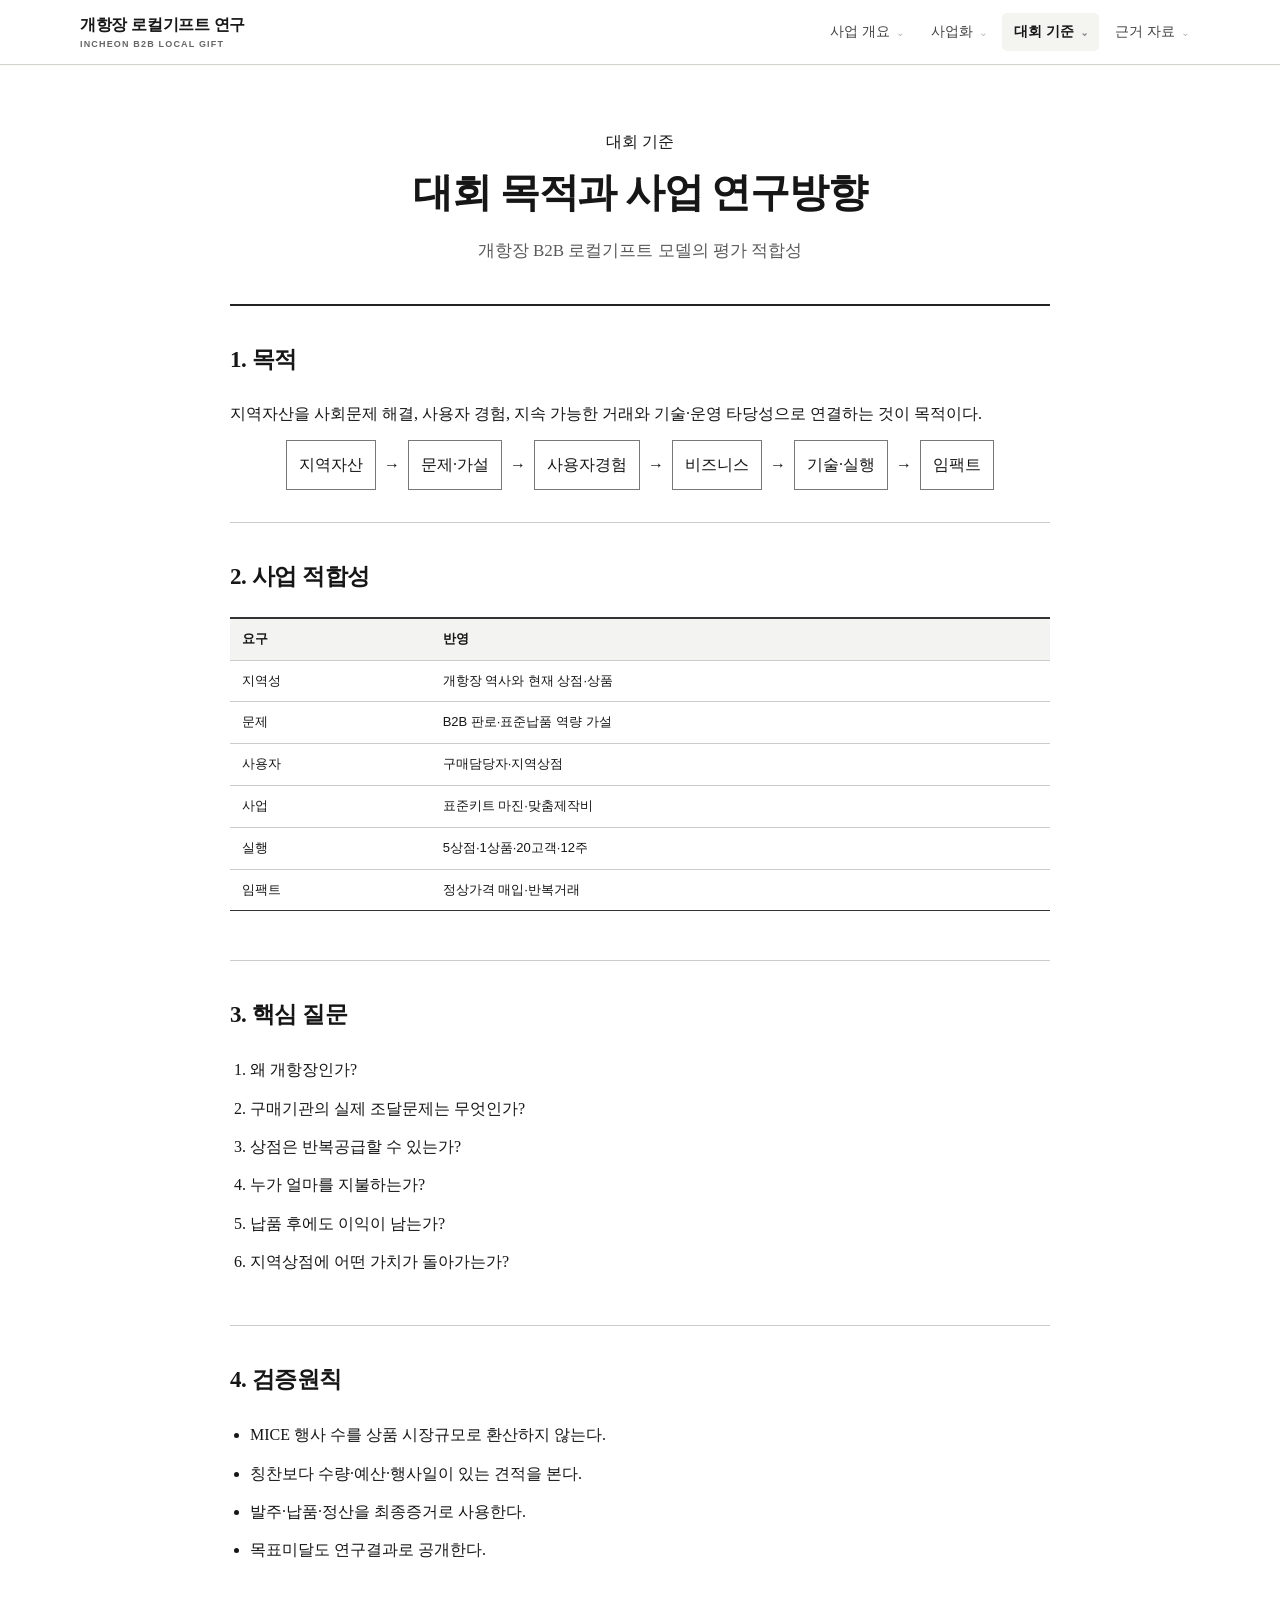
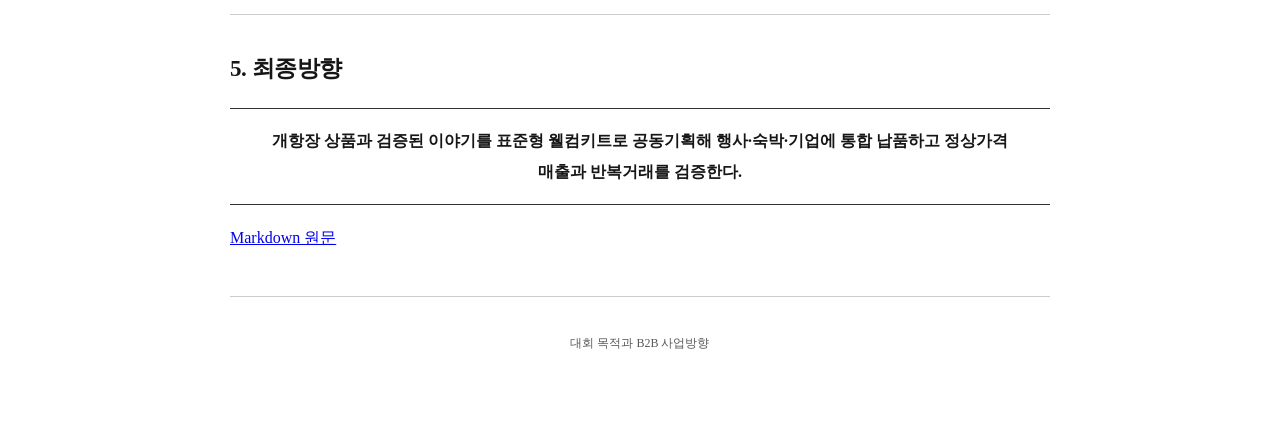
==== commit 5d5bc4f8: "feat: refocus research on Incheon open-port local gifts" ====
--- a/docs/competition_purpose_and_project_direction.html
+++ b/docs/competition_purpose_and_project_direction.html
@@ -1,12 +1,6 @@
-<!doctype html><html lang="ko"><head><meta charset="utf-8"><meta name="viewport" content="width=device-width,initial-scale=1"><title>대회 목적과 연구설계 | 부록 G</title><link rel="stylesheet" href="paper.css"><link rel="stylesheet" href="app-shell.css"><script src="app.js" defer></script></head><body>
-<header class="top"><nav class="nav"><a href="integrated_research_paper.html">전체 논문</a><a href="related_papers_review.html">선행연구</a><a href="incheon_only.html">인천 단독</a><a href="siheung_only.html">시흥 단독</a><a href="incheon_siheung_linked.html">연계형</a><a href="quantitative_evidence_and_articles.html">정량자료</a><a href="mandatory_project_requirements.html">필수 요건</a><a class="active" href="competition_purpose_and_project_direction.html">대회 목적</a></nav></header>
-<article class="paper"><header class="title"><div>통합 연구보고서 부록 G</div><h1>지역문제 해결 대회의 목적과 연구설계 원칙</h1><div class="subtitle">지역성·사회적 가치·사용자 경험·사업 지속성·기술 타당성의 통합</div><div class="meta">2026년 7월 15일 · 과제 요구사항 해석 문서</div></header>
-<div class="abstract"><h2>초록</h2><p>본 문서는 인천·시흥 지역문제 해결 과제가 요구하는 목적과 평가논리를 연구설계의 언어로 재구성한다. 과제의 핵심은 지역정보 서비스 자체를 제안하는 데 있지 않다. 지역 고유의 자산을 발굴하고 구체적인 사용자의 사회문제와 연결한 뒤, 가설 검증·사용자 경험·사회적 비즈니스 모델·기술적 타당성을 일관된 구조로 제시하는 데 있다. 인천과 시흥의 연계는 필수조건이 아니며 생활문화의 연속성과 사용자 이동이 확인될 경우에만 선택한다.</p><div class="keywords"><b>주제어:</b> 대회 목적, 지역문제, 소셜미션, ABCD, 디자인씽킹, 사회적 비즈니스</div></div>
-<section><h2>1. 과제 목적</h2><p>본 과제는 지역의 결핍을 나열한 뒤 임의의 서비스를 붙이는 기획을 요구하지 않는다. 지역자산과 사용자의 문제 사이 인과관계를 조사하고, 해결방안이 사회적 가치와 지속 가능한 운영구조를 함께 갖추는지를 입증해야 한다.</p><div class="mission">인천 또는 시흥의 지역자산을 발굴하고, 이를 구체적인 사용자의 문제 해결과 연결하여 사회적 가치와 운영 지속성을 갖춘 실행모형으로 발전시킨다.</div></section>
-<section><h2>2. 연구가 답해야 할 질문</h2><div class="table"><table><thead><tr><th>평가영역</th><th>연구 질문</th><th>필요한 근거</th></tr></thead><tbody><tr><td>지역성</td><td>왜 이 지역이어야 하며 대체하기 어려운 자산은 무엇인가?</td><td>자산목록, 주민기억, 역사·공간 자료</td></tr><tr><td>문제성</td><td>누가 어떤 문제를 얼마나 자주 경험하는가?</td><td>인터뷰, 행동관찰, 기존 대안 분석</td></tr><tr><td>자산 활용성</td><td>지역자산이 문제 해결에 어떤 역할을 하는가?</td><td>커뮤니티매핑, 자산 접근·활용도</td></tr><tr><td>사용자성</td><td>서비스 전후 행동과 경험은 어떻게 달라지는가?</td><td>고객여정, 사용성 테스트, 사전·사후 조사</td></tr><tr><td>사업성</td><td>누가 어떤 가치에 반복적으로 비용을 지불하는가?</td><td>가격실험, 기관 인터뷰, 재이용</td></tr><tr><td>사회성</td><td>지역문화·주민·공급자에게 어떤 변화가 생기는가?</td><td>인식·참여·접근·보상 지표</td></tr><tr><td>실현 가능성</td><td>데이터·기술·인력·권리 문제를 해결할 수 있는가?</td><td>MVP, UML, 동의·검수·운영 절차</td></tr></tbody></table></div></section>
-<section><h2>3. 필수 연구 흐름</h2><div class="figure"><div class="flow"><span>지역자산 발굴</span><i>→</i><span>사회문제 정의</span><i>→</i><span>가설 설정</span><i>→</i><span>사용자 검증</span><i>→</i><span>운영·수익모형</span><i>→</i><span>기술·성과 검토</span></div><div class="caption">그림 1. 과제의 필수 논리구조</div></div><p>각 단계는 이전 단계의 근거를 사용해야 한다. 예를 들어 플랫폼 기능은 자산조사와 사용자 문제검증 이후 도출되어야 하며, UML은 기능의 구현 가능성을 설명할 뿐 수요나 사회성과를 입증하지 않는다.</p></section>
-<section><h2>4. 지역범위 설정 원칙</h2><p>인천과 시흥의 연계는 선택사항이다. 초기에는 한 지역·한 주제와 생산자 3~5곳으로 시작한다.</p><div class="table"><table><thead><tr><th>범위</th><th>선택 조건</th><th>주요 위험</th></tr></thead><tbody><tr><td>인천 단독</td><td>바다·섬·이주·산업문화 상품의 생산자가 확인됨</td><td>범위 과대, 기존 관광상품 중복</td></tr><tr><td>시흥 단독</td><td>염전·해양·제조문화의 상품과 공급자가 확인됨</td><td>역사성만으로 상품성을 과대 추정</td></tr><tr><td>연계형</td><td>포구·갯벌 생산문화와 공급망이 경계를 넘어 연속됨</td><td>배송·정산·생산자 조정 복잡성</td></tr></tbody></table></div></section>
-<section><h2>5. 네 가지 검증가설</h2><ol class="evidence"><li><b>페르소나 가설:</b> 핵심 사용자의 특성·행동·상황이 실제로 존재하는가?</li><li><b>문제 가설:</b> 사용자가 겪는 문제가 반복적이고 기존 대안으로 해결되지 않는가?</li><li><b>솔루션 가설:</b> 제안한 경험이 행동·인식·접근성을 유의미하게 개선하는가?</li><li><b>시장규모 가설:</b> 반복 이용하거나 비용을 지불할 구체적인 집단이 존재하는가?</li></ol><p>모든 가설에는 조사방법, 성공기준과 기각조건을 함께 제시해야 한다.</p></section>
-<section><h2>6. 예상 평가기준</h2><div class="table"><table><thead><tr><th>기준</th><th>검토 내용</th></tr></thead><tbody><tr><td>논리적 일관성</td><td>자산–발견문제–사용자–구매행동–성과가 연결되는가?</td></tr><tr><td>근거 수준</td><td>사실, 해석과 미검증 가설을 구분했는가?</td></tr><tr><td>지역 고유성</td><td>생산물·기술·사람·장소의 지역성이 검증됐는가?</td></tr><tr><td>사용자 검증</td><td>인터뷰와 실제 예약·선주문으로 지불의사를 확인했는가?</td></tr><tr><td>사회성과</td><td>매출과 함께 생산자 가시성·보상·지속성을 측정하는가?</td></tr><tr><td>실행 가능성</td><td>작은 팀이 공급·콘텐츠·주문책임을 운영할 수 있는가?</td></tr></tbody></table></div></section>
-<section><h2>7. 결론</h2><p>과제의 목적은 앱이나 대형 쇼핑몰을 만드는 것이 아니라 지역자산을 활용해 검증된 사회문제를 해결하는 것이다. 본 연구에서는 저평가된 특산물과 생산문화가 소비자에게 발견되지 못하는 단절을 중심문제로 설정하고, 생산자 3~5곳과 실제 지불로 해결가능성을 검증한다.</p><p class="note">세부 제출물과 통과기준은 <a href="mandatory_project_requirements.html">필수 요건 부록</a>, 전체 연구논리는 <a href="integrated_research_paper.html">통합 논문</a>을 참조한다.</p></section>
-<div class="foot">부록 G · 지역문제 해결 대회의 목적과 연구설계 원칙</div></article></body></html>
+<!doctype html><html lang="ko"><head><meta charset="utf-8"><meta name="viewport" content="width=device-width,initial-scale=1"><title>대회 목적과 B2B 로컬기프트 연구방향</title><link rel="stylesheet" href="paper.css"><link rel="stylesheet" href="app-shell.css"><script src="app.js" defer></script></head><body><article class="paper"><header class="title"><div>대회 기준</div><h1>대회 목적과 사업 연구방향</h1><div class="subtitle">개항장 B2B 로컬기프트 모델의 평가 적합성</div></header>
+<section><h2>1. 목적</h2><p>지역자산을 사회문제 해결, 사용자 경험, 지속 가능한 거래와 기술·운영 타당성으로 연결하는 것이 목적이다.</p><div class="flow"><span>지역자산</span><i>→</i><span>문제·가설</span><i>→</i><span>사용자경험</span><i>→</i><span>비즈니스</span><i>→</i><span>기술·실행</span><i>→</i><span>임팩트</span></div></section>
+<section><h2>2. 사업 적합성</h2><div class="table"><table><thead><tr><th>요구</th><th>반영</th></tr></thead><tbody><tr><td>지역성</td><td>개항장 역사와 현재 상점·상품</td></tr><tr><td>문제</td><td>B2B 판로·표준납품 역량 가설</td></tr><tr><td>사용자</td><td>구매담당자·지역상점</td></tr><tr><td>사업</td><td>표준키트 마진·맞춤제작비</td></tr><tr><td>실행</td><td>5상점·1상품·20고객·12주</td></tr><tr><td>임팩트</td><td>정상가격 매입·반복거래</td></tr></tbody></table></div></section>
+<section><h2>3. 핵심 질문</h2><ol class="evidence"><li>왜 개항장인가?</li><li>구매기관의 실제 조달문제는 무엇인가?</li><li>상점은 반복공급할 수 있는가?</li><li>누가 얼마를 지불하는가?</li><li>납품 후에도 이익이 남는가?</li><li>지역상점에 어떤 가치가 돌아가는가?</li></ol></section>
+<section><h2>4. 검증원칙</h2><ul class="evidence"><li>MICE 행사 수를 상품 시장규모로 환산하지 않는다.</li><li>칭찬보다 수량·예산·행사일이 있는 견적을 본다.</li><li>발주·납품·정산을 최종증거로 사용한다.</li><li>목표미달도 연구결과로 공개한다.</li></ul></section>
+<section><h2>5. 최종방향</h2><div class="mission">개항장 상품과 검증된 이야기를 표준형 웰컴키트로 공동기획해 행사·숙박·기업에 통합 납품하고 정상가격 매출과 반복거래를 검증한다.</div><p><a href="competition_purpose_and_project_direction.md">Markdown 원문</a></p></section><div class="foot">대회 목적과 B2B 사업방향</div></article></body></html>
--- a/docs/app-shell.css
+++ b/docs/app-shell.css
@@ -24,5 +24,7 @@
   .app-location{display:flex;gap:8px;padding:6px 12px;background:#f6f6f3;border-top:1px solid #e5e5e1;color:#3f3f3f;font-size:11px;white-space:nowrap;overflow:hidden;text-overflow:ellipsis}.app-location span{color:#777}.app-header+.paper,.app-header+.wrap{margin-top:25px}
 }
 @media print{.app-header{display:none!important}}
+.citation-link{margin:0 .08em;color:#1b4f8a!important;font-family:Pretendard,"Noto Sans KR",sans-serif;font-size:.86em;font-weight:700;text-decoration:none!important;vertical-align:super}.citation-link:hover,.citation-link:focus{text-decoration:underline!important;text-underline-offset:3px}.references li:target{scroll-margin-top:95px;background:#fff4c7;outline:4px solid #fff4c7}
 @media(prefers-reduced-motion:reduce){*{scroll-behavior:auto!important;transition:none!important}}
 @view-transition{navigation:auto}
+.report-visual{margin:26px 0;font-family:Pretendard,"Noto Sans KR",sans-serif}.report-visual img{display:block;width:100%;height:auto;border:1px solid #aaa;background:#faf9f6}.report-visual figcaption{margin-top:9px;color:#595959;font-size:12px;line-height:1.6;text-align:left}.report-visual.hero img{aspect-ratio:16/9;object-fit:cover}
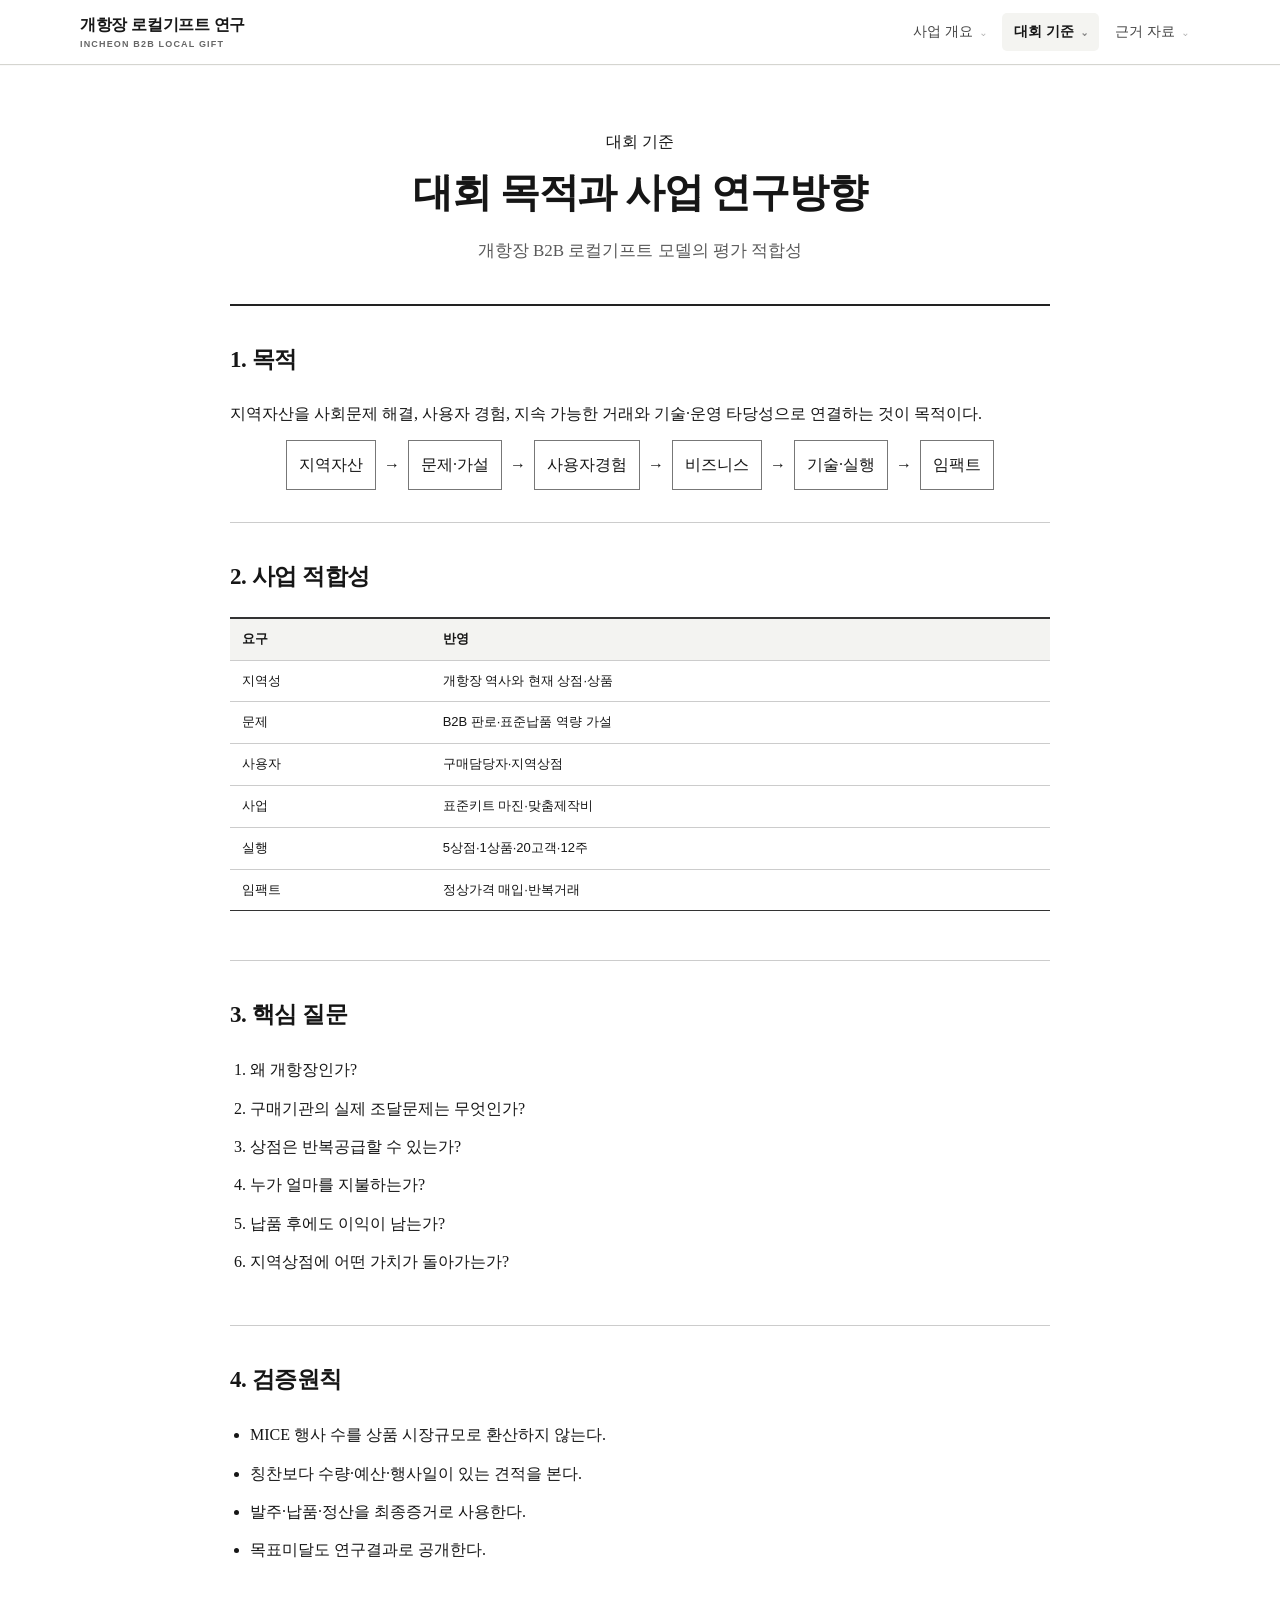
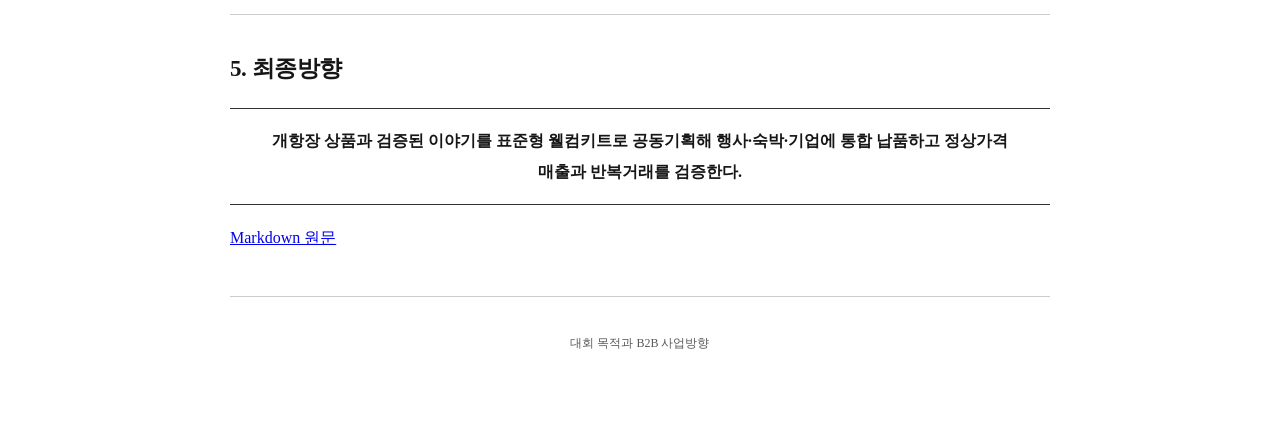
==== commit 9bb16e90: "docs: consolidate commercialization into overview" ====
--- a/docs/competition_purpose_and_project_direction.html
+++ b/docs/competition_purpose_and_project_direction.html
@@ -1,4 +1,4 @@
-<!doctype html><html lang="ko"><head><meta charset="utf-8"><meta name="viewport" content="width=device-width,initial-scale=1"><title>대회 목적과 B2B 로컬기프트 연구방향</title><link rel="stylesheet" href="paper.css"><link rel="stylesheet" href="app-shell.css"><script src="app.js" defer></script></head><body><article class="paper"><header class="title"><div>대회 기준</div><h1>대회 목적과 사업 연구방향</h1><div class="subtitle">개항장 B2B 로컬기프트 모델의 평가 적합성</div></header>
+<!doctype html><html lang="ko"><head><meta charset="utf-8"><meta name="viewport" content="width=device-width,initial-scale=1"><title>대회 목적과 B2B 로컬기프트 연구방향</title><link rel="stylesheet" href="paper.css?v=20260715-3"><link rel="stylesheet" href="app-shell.css"><script src="app.js?v=20260715-2" defer></script></head><body><article class="paper"><header class="title"><div>대회 기준</div><h1>대회 목적과 사업 연구방향</h1><div class="subtitle">개항장 B2B 로컬기프트 모델의 평가 적합성</div></header>
 <section><h2>1. 목적</h2><p>지역자산을 사회문제 해결, 사용자 경험, 지속 가능한 거래와 기술·운영 타당성으로 연결하는 것이 목적이다.</p><div class="flow"><span>지역자산</span><i>→</i><span>문제·가설</span><i>→</i><span>사용자경험</span><i>→</i><span>비즈니스</span><i>→</i><span>기술·실행</span><i>→</i><span>임팩트</span></div></section>
 <section><h2>2. 사업 적합성</h2><div class="table"><table><thead><tr><th>요구</th><th>반영</th></tr></thead><tbody><tr><td>지역성</td><td>개항장 역사와 현재 상점·상품</td></tr><tr><td>문제</td><td>B2B 판로·표준납품 역량 가설</td></tr><tr><td>사용자</td><td>구매담당자·지역상점</td></tr><tr><td>사업</td><td>표준키트 마진·맞춤제작비</td></tr><tr><td>실행</td><td>5상점·1상품·20고객·12주</td></tr><tr><td>임팩트</td><td>정상가격 매입·반복거래</td></tr></tbody></table></div></section>
 <section><h2>3. 핵심 질문</h2><ol class="evidence"><li>왜 개항장인가?</li><li>구매기관의 실제 조달문제는 무엇인가?</li><li>상점은 반복공급할 수 있는가?</li><li>누가 얼마를 지불하는가?</li><li>납품 후에도 이익이 남는가?</li><li>지역상점에 어떤 가치가 돌아가는가?</li></ol></section>
--- a/docs/paper.css
+++ b/docs/paper.css
@@ -1 +1 @@
-:root{--ink:#161616;--muted:#595959;--line:#b9b9b9;--paper:#fff;--nav:#f4f4f2}*{box-sizing:border-box}html{scroll-behavior:smooth}body{margin:0;color:var(--ink);background:var(--paper);font-family:"Noto Serif KR","Nanum Myeongjo","Batang",serif;font-size:16px;line-height:1.9;word-break:keep-all}.top{position:sticky;top:0;z-index:10;background:rgba(255,255,255,.97);border-bottom:1px solid #aaa}.nav{display:flex;gap:2px;width:min(980px,calc(100% - 24px));margin:auto;padding:8px 0;overflow-x:auto;white-space:nowrap;font-family:Pretendard,"Noto Sans KR",sans-serif}.nav a{flex:0 0 auto;padding:6px 10px;color:#444;text-decoration:none;font-size:13px}.nav a:hover,.nav a.active{color:#000;background:var(--nav);text-decoration:underline;text-underline-offset:4px}.paper{width:min(820px,calc(100% - 30px));margin:48px auto 90px}.title{text-align:center;padding:22px 0 36px;border-bottom:2px solid #222}.title h1{margin:8px 0 14px;font-size:clamp(28px,5vw,40px);line-height:1.4;letter-spacing:-.03em}.title .subtitle{color:var(--muted);font-size:17px}.meta{margin-top:24px;font-size:13px;color:var(--muted)}section{padding:32px 0;border-bottom:1px solid #ccc}h2{margin:0 0 18px;font-size:23px;letter-spacing:-.02em}h3{margin:25px 0 9px;font-size:18px}p{margin:10px 0;text-align:justify}.abstract{margin-top:28px;padding:22px 26px;background:#f6f6f3;border:1px solid #bbb}.abstract h2{text-align:center;font-size:18px}.keywords{margin-top:16px;font-size:14px}.mission{margin:18px 0;padding:17px 20px;border-top:1px solid #333;border-bottom:1px solid #333;text-align:center;font-weight:700}.table{overflow:auto;margin:17px 0;border-top:2px solid #333;border-bottom:1px solid #333}table{width:100%;min-width:650px;border-collapse:collapse;font-family:Pretendard,"Noto Sans KR",sans-serif;font-size:13px;line-height:1.6}th,td{padding:10px 12px;text-align:left;vertical-align:top;border-bottom:1px solid #ccc}th{background:#f3f3f1;font-weight:700}tr:last-child td{border-bottom:0}.figure{margin:22px 0;padding:18px;border:1px solid #aaa;font-family:Pretendard,"Noto Sans KR",sans-serif;font-size:14px;text-align:center}.flow{display:flex;align-items:center;justify-content:center;gap:8px;flex-wrap:wrap}.flow span{padding:9px 12px;border:1px solid #777}.flow i{font-style:normal}.caption{margin-top:12px;color:var(--muted);font-size:12px}.evidence{padding-left:20px}.evidence li+li{margin-top:8px}.note{font-size:14px;color:var(--muted)}.references{font-size:14px}.references li+li{margin-top:9px}.foot{margin-top:35px;text-align:center;color:var(--muted);font-size:12px}@media(max-width:600px){body{font-size:15px}.paper{margin-top:25px}.abstract{padding:17px}.flow{display:grid;grid-template-columns:1fr}.flow i{transform:rotate(90deg)}p{text-align:left}}
+:root{--ink:#161616;--muted:#595959;--line:#b9b9b9;--paper:#fff;--nav:#f4f4f2}*{box-sizing:border-box}html{scroll-behavior:smooth}body{margin:0;color:var(--ink);background:var(--paper);font-family:"Noto Serif KR","Nanum Myeongjo","Batang",serif;font-size:16px;line-height:1.9;word-break:keep-all}.top{position:sticky;top:0;z-index:10;background:rgba(255,255,255,.97);border-bottom:1px solid #aaa}.nav{display:flex;gap:2px;width:min(980px,calc(100% - 24px));margin:auto;padding:8px 0;overflow-x:auto;white-space:nowrap;font-family:Pretendard,"Noto Sans KR",sans-serif}.nav a{flex:0 0 auto;padding:6px 10px;color:#444;text-decoration:none;font-size:13px}.nav a:hover,.nav a.active{color:#000;background:var(--nav);text-decoration:underline;text-underline-offset:4px}.paper{width:min(820px,calc(100% - 30px));margin:48px auto 90px}.title{text-align:center;padding:22px 0 36px;border-bottom:2px solid #222}.title h1{margin:8px 0 14px;font-size:clamp(28px,5vw,40px);line-height:1.4;letter-spacing:-.03em}.title .subtitle{color:var(--muted);font-size:17px}.meta{margin-top:24px;font-size:13px;color:var(--muted)}section{padding:32px 0;border-bottom:1px solid #ccc}h2{margin:0 0 18px;font-size:23px;letter-spacing:-.02em}h3{margin:25px 0 9px;font-size:18px}p{margin:10px 0;text-align:justify}.abstract{margin-top:28px;padding:22px 26px;background:#f6f6f3;border:1px solid #bbb}.abstract h2{text-align:center;font-size:18px}.keywords{margin-top:16px;font-size:14px}.mission{margin:18px 0;padding:17px 20px;border-top:1px solid #333;border-bottom:1px solid #333;text-align:center;font-weight:700}.table{overflow:auto;margin:17px 0;border-top:2px solid #333;border-bottom:1px solid #333}table{width:100%;min-width:650px;border-collapse:collapse;font-family:Pretendard,"Noto Sans KR",sans-serif;font-size:13px;line-height:1.6}th,td{padding:10px 12px;text-align:left;vertical-align:top;border-bottom:1px solid #ccc}th{background:#f3f3f1;font-weight:700}tr:last-child td{border-bottom:0}.figure{margin:22px 0;padding:18px;border:1px solid #aaa;font-family:Pretendard,"Noto Sans KR",sans-serif;font-size:14px;text-align:center}.flow{display:flex;align-items:center;justify-content:center;gap:8px;flex-wrap:wrap}.flow span{padding:9px 12px;border:1px solid #777}.flow i{font-style:normal}.caption{margin-top:12px;color:var(--muted);font-size:12px}.evidence{padding-left:20px}.evidence li+li{margin-top:8px}.note{font-size:14px;color:var(--muted)}.references{padding-left:3.8em;font-size:14px}.references li{position:relative;list-style:none}.references li::before{position:absolute;right:calc(100% + .7em);width:3em;content:"[" counter(list-item) "]";font-family:Pretendard,"Noto Sans KR",sans-serif;font-weight:700;font-variant-numeric:tabular-nums;text-align:right}.references li+li{margin-top:9px}.foot{margin-top:35px;text-align:center;color:var(--muted);font-size:12px}@media(max-width:600px){body{font-size:15px}.paper{margin-top:25px}.abstract{padding:17px}.flow{display:grid;grid-template-columns:1fr}.flow i{transform:rotate(90deg)}p{text-align:left}}
